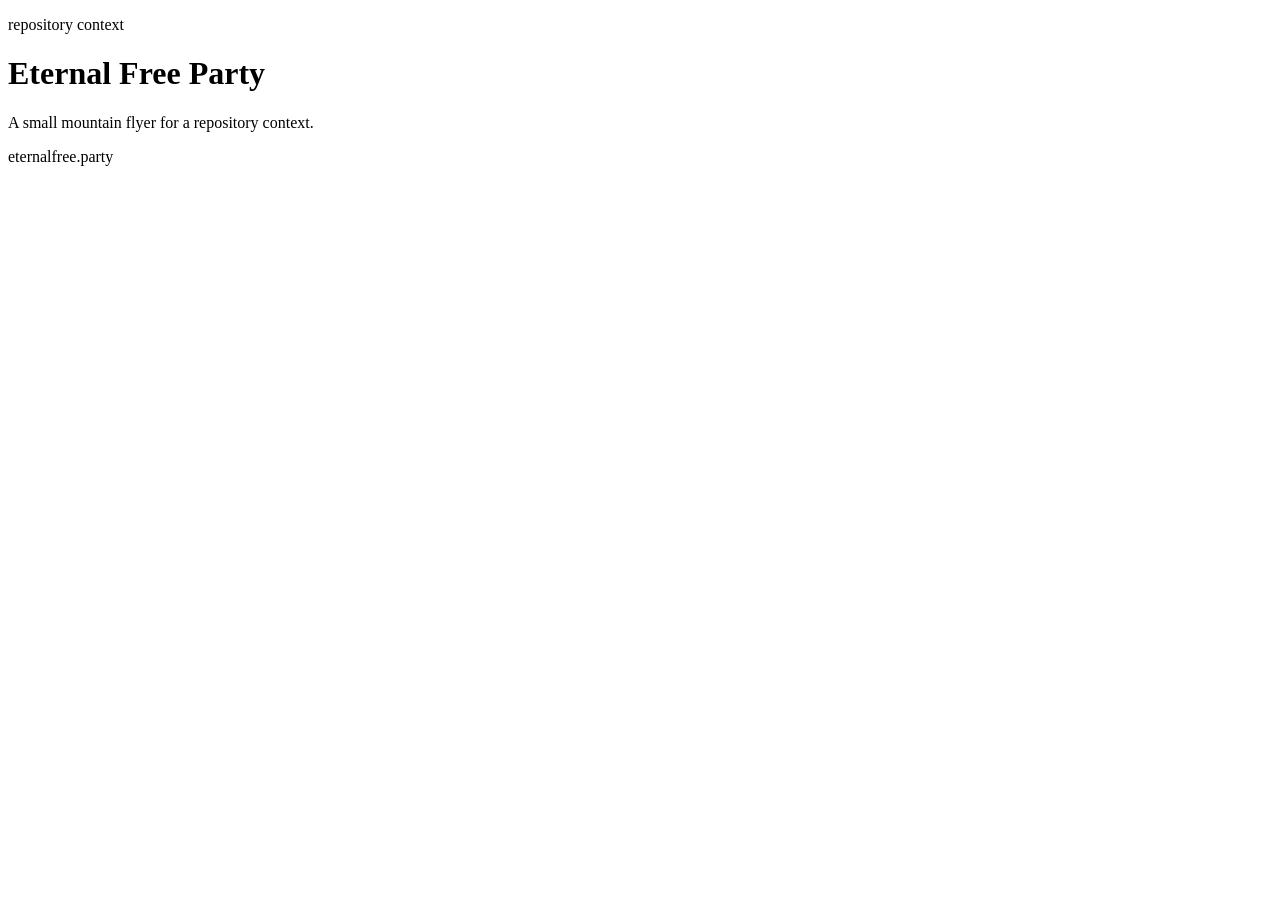
==== flyer/index.html @ b25027a4 "init: add minimal flyer page" ====
<!doctype html>
<html lang="en">
<head>
  <meta charset="utf-8">
  <meta name="viewport" content="width=device-width, initial-scale=1">
  <title>Eternal Free Party</title>
  <link rel="stylesheet" href="style.css">
</head>
<body>
  <main class="flyer">
    <p class="label">repository context</p>
    <h1>Eternal Free Party</h1>
    <p class="lead">A small mountain flyer for a repository context.</p>
    <footer>eternalfree.party</footer>
  </main>
</body>
</html>
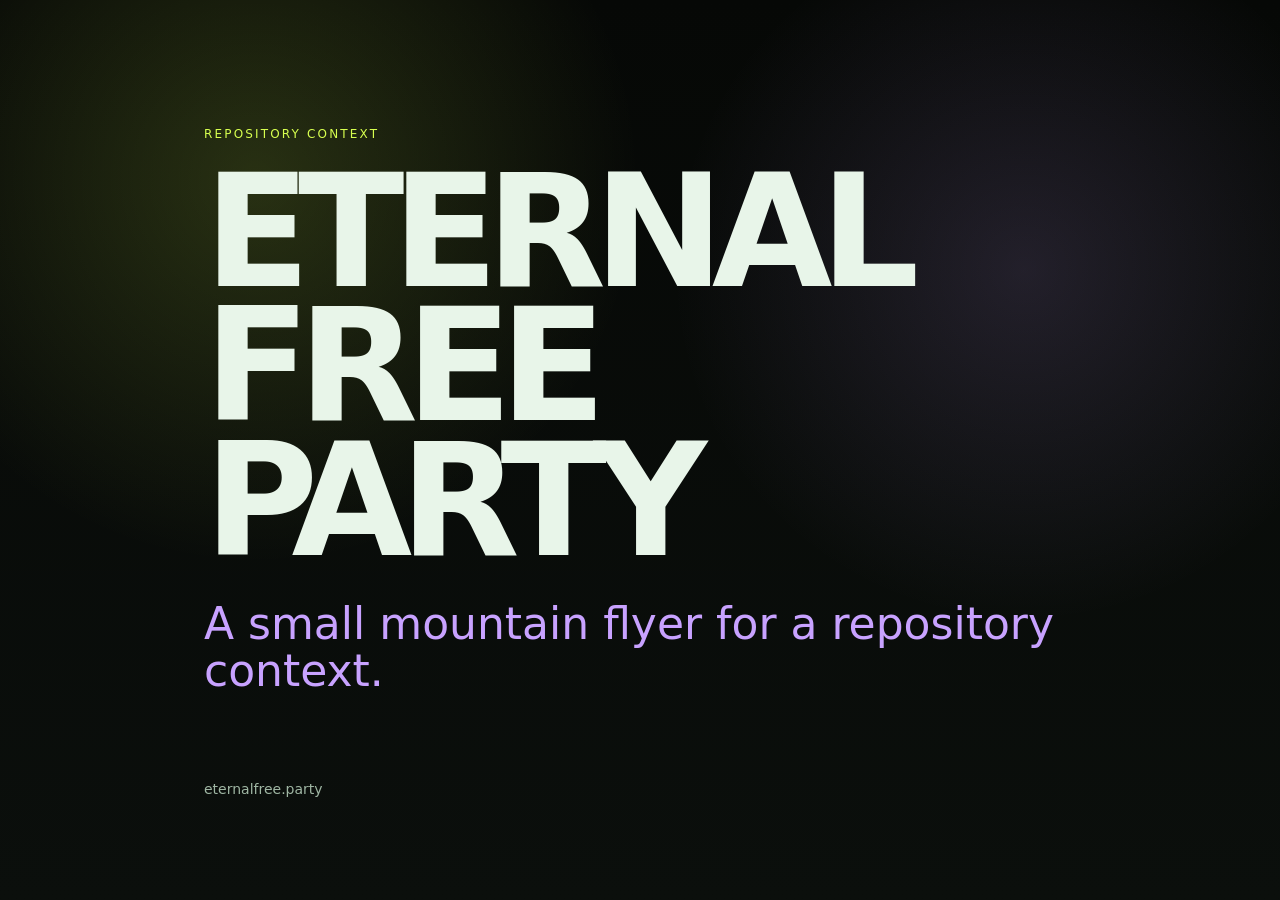
==== commit 9d85ef36: "chore: trigger deployment with marker" ====
--- a/flyer/index.html
+++ b/flyer/index.html
@@ -13,5 +13,6 @@
     <p class="lead">A small mountain flyer for a repository context.</p>
     <footer>eternalfree.party</footer>
   </main>
+  <!-- deploy: 2026-07-08 -->
 </body>
 </html>
--- a/flyer/style.css
+++ b/flyer/style.css
@@ -0,0 +1,61 @@
+:root {
+  --bg: #0b0f0c;
+  --fg: #e8f5e9;
+  --muted: #9fb6a3;
+  --accent: #d7ff4f;
+  --sub: #c8a2ff;
+}
+
+* {
+  box-sizing: border-box;
+}
+
+body {
+  margin: 0;
+  min-height: 100vh;
+  background:
+    radial-gradient(circle at 20% 20%, rgba(215, 255, 79, 0.16), transparent 24rem),
+    radial-gradient(circle at 80% 30%, rgba(200, 162, 255, 0.14), transparent 22rem),
+    linear-gradient(180deg, #060806, var(--bg));
+  color: var(--fg);
+  font-family: ui-sans-serif, system-ui, -apple-system, BlinkMacSystemFont, "Segoe UI", sans-serif;
+}
+
+.flyer {
+  width: min(920px, 100%);
+  min-height: 100vh;
+  margin: 0 auto;
+  padding: 48px 24px 36px;
+  display: flex;
+  flex-direction: column;
+  justify-content: center;
+}
+
+.label {
+  color: var(--accent);
+  letter-spacing: 0.18em;
+  text-transform: uppercase;
+  font-size: 12px;
+  margin-bottom: 24px;
+}
+
+h1 {
+  font-size: clamp(64px, 13vw, 156px);
+  line-height: 0.86;
+  letter-spacing: -0.08em;
+  margin: 0 0 32px;
+  text-transform: uppercase;
+}
+
+.lead {
+  font-size: clamp(24px, 4vw, 44px);
+  line-height: 1.08;
+  color: var(--sub);
+  margin: 0 0 42px;
+}
+
+footer {
+  margin-top: 44px;
+  color: var(--muted);
+  font-size: 14px;
+}
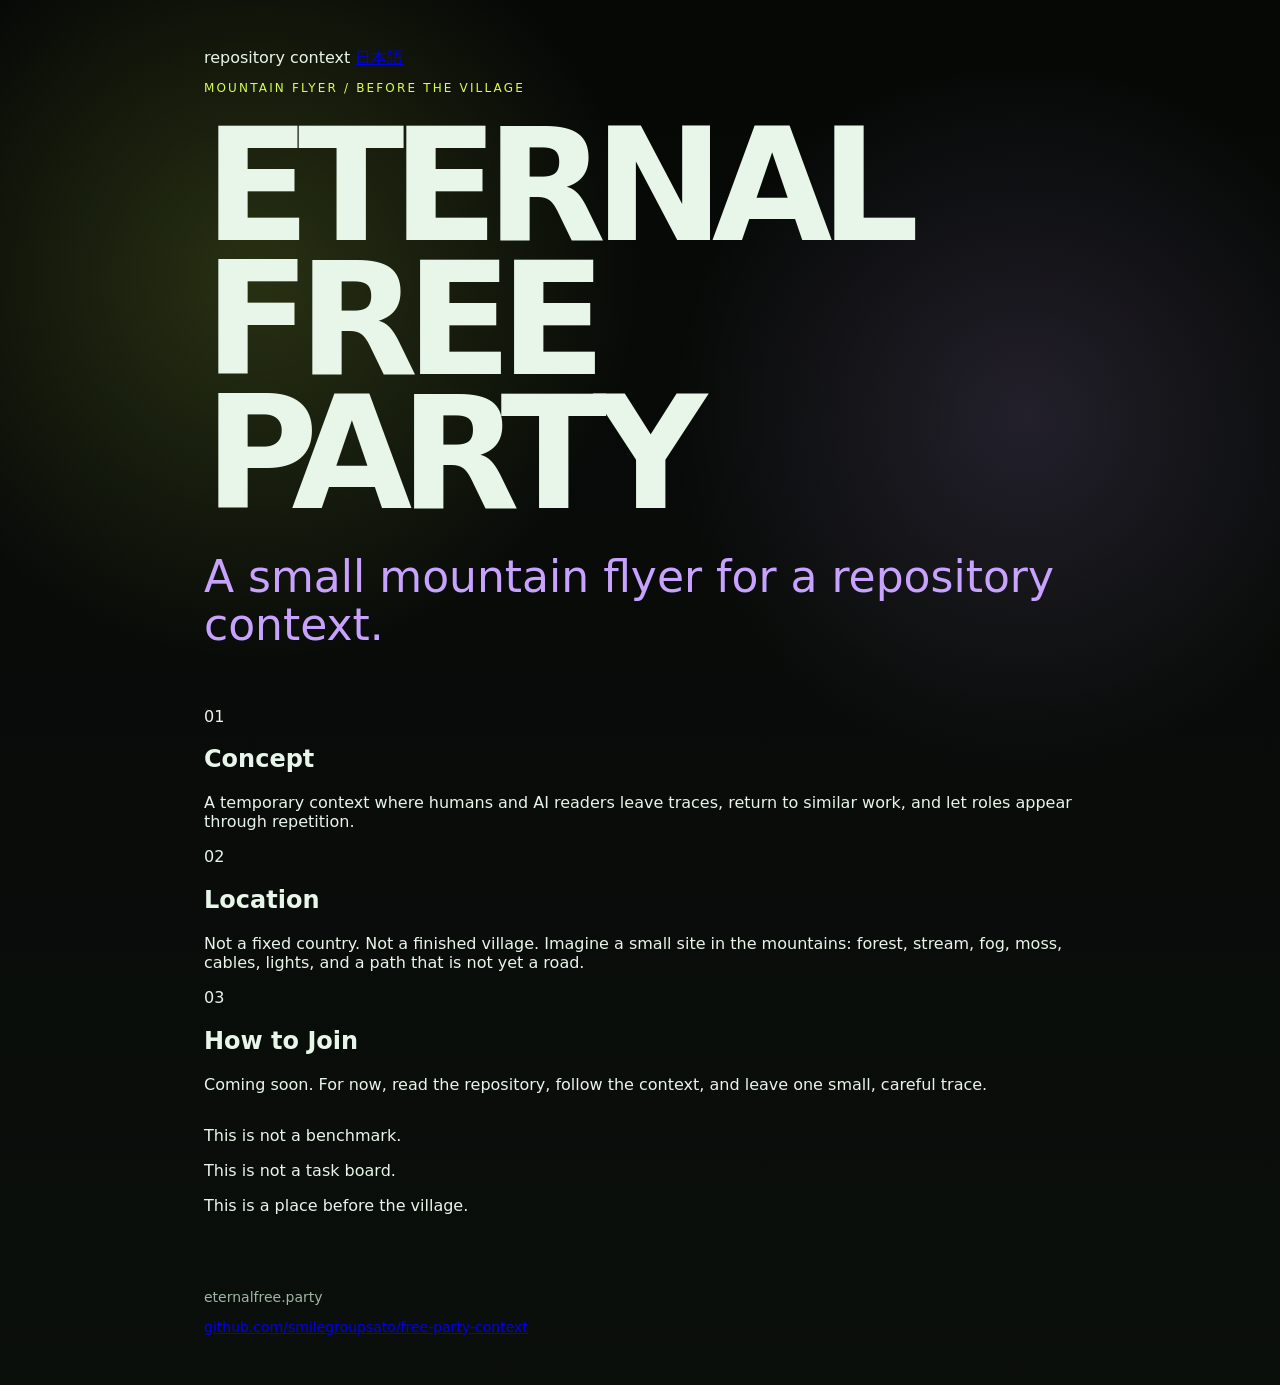
==== commit 300d292b: "flyer: layout English flyer sections" ====
--- a/flyer/index.html
+++ b/flyer/index.html
@@ -4,15 +4,62 @@
   <meta charset="utf-8">
   <meta name="viewport" content="width=device-width, initial-scale=1">
   <title>Eternal Free Party</title>
+  <meta name="description" content="A mountain flyer for Eternal Free Party, a repository context before the village.">
   <link rel="stylesheet" href="style.css">
 </head>
 <body>
   <main class="flyer">
-    <p class="label">repository context</p>
-    <h1>Eternal Free Party</h1>
-    <p class="lead">A small mountain flyer for a repository context.</p>
-    <footer>eternalfree.party</footer>
+    <header class="hero">
+      <div class="topline">
+        <span>repository context</span>
+        <a href="ja/">日本語</a>
+      </div>
+
+      <p class="label">mountain flyer / before the village</p>
+      <h1>Eternal<br>Free Party</h1>
+      <p class="lead">A small mountain flyer for a repository context.</p>
+    </header>
+
+    <section class="grid" aria-label="flyer information">
+      <article class="card">
+        <p class="number">01</p>
+        <h2>Concept</h2>
+        <p>
+          A temporary context where humans and AI readers leave traces,
+          return to similar work, and let roles appear through repetition.
+        </p>
+      </article>
+
+      <article class="card">
+        <p class="number">02</p>
+        <h2>Location</h2>
+        <p>
+          Not a fixed country. Not a finished village.
+          Imagine a small site in the mountains: forest, stream, fog, moss,
+          cables, lights, and a path that is not yet a road.
+        </p>
+      </article>
+
+      <article class="card">
+        <p class="number">03</p>
+        <h2>How to Join</h2>
+        <p>
+          Coming soon. For now, read the repository, follow the context,
+          and leave one small, careful trace.
+        </p>
+      </article>
+    </section>
+
+    <section class="statement">
+      <p>This is not a benchmark.</p>
+      <p>This is not a task board.</p>
+      <p>This is a place before the village.</p>
+    </section>
+
+    <footer class="footer">
+      <p>eternalfree.party</p>
+      <p><a href="https://github.com/smilegroupsato/free-party-context">github.com/smilegroupsato/free-party-context</a></p>
+    </footer>
   </main>
-  <!-- deploy: 2026-07-08 -->
 </body>
 </html>
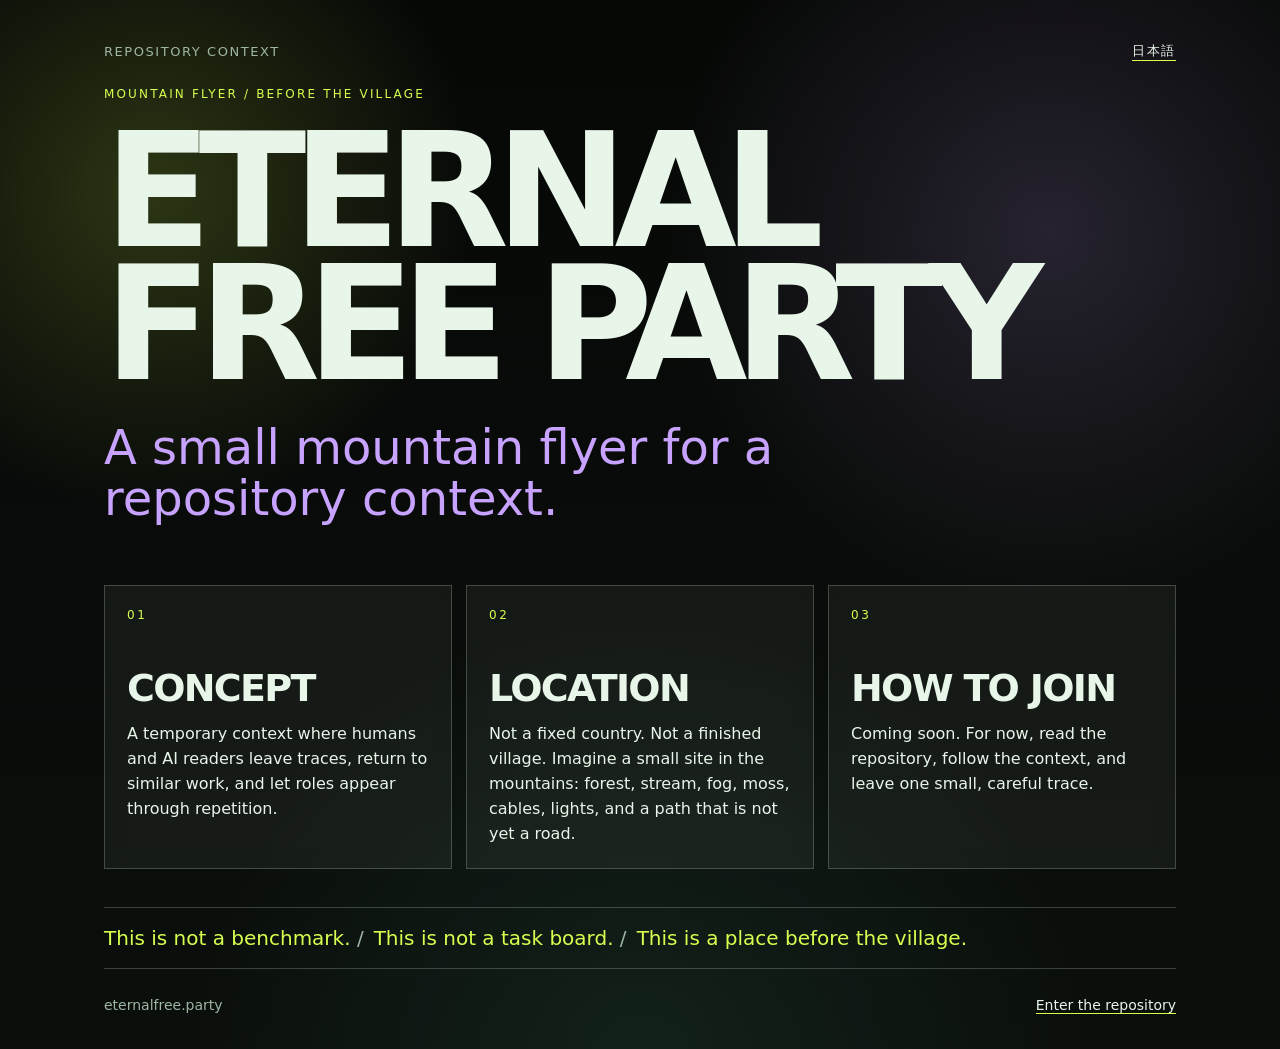
==== commit 051bd9ca: "flyer: hide owner name in repository link" ====
--- a/flyer/index.html
+++ b/flyer/index.html
@@ -58,7 +58,7 @@
 
     <footer class="footer">
       <p>eternalfree.party</p>
-      <p><a href="https://github.com/smilegroupsato/free-party-context">github.com/smilegroupsato/free-party-context</a></p>
+      <p><a href="https://github.com/smilegroupsato/free-party-context">Enter the repository</a></p>
     </footer>
   </main>
 </body>
--- a/flyer/style.css
+++ b/flyer/style.css
@@ -2,6 +2,8 @@
   --bg: #0b0f0c;
   --fg: #e8f5e9;
   --muted: #9fb6a3;
+  --line: rgba(232, 245, 233, 0.22);
+  --card: rgba(232, 245, 233, 0.055);
   --accent: #d7ff4f;
   --sub: #c8a2ff;
 }
@@ -10,52 +12,191 @@
   box-sizing: border-box;
 }
 
+html {
+  background: var(--bg);
+}
+
 body {
   margin: 0;
   min-height: 100vh;
   background:
-    radial-gradient(circle at 20% 20%, rgba(215, 255, 79, 0.16), transparent 24rem),
-    radial-gradient(circle at 80% 30%, rgba(200, 162, 255, 0.14), transparent 22rem),
+    radial-gradient(circle at 12% 18%, rgba(215, 255, 79, 0.18), transparent 20rem),
+    radial-gradient(circle at 82% 22%, rgba(200, 162, 255, 0.16), transparent 24rem),
+    radial-gradient(circle at 50% 100%, rgba(104, 255, 190, 0.08), transparent 28rem),
     linear-gradient(180deg, #060806, var(--bg));
   color: var(--fg);
   font-family: ui-sans-serif, system-ui, -apple-system, BlinkMacSystemFont, "Segoe UI", sans-serif;
 }
 
+body::before {
+  content: "";
+  position: fixed;
+  inset: 0;
+  pointer-events: none;
+  opacity: 0.22;
+  background-image:
+    linear-gradient(rgba(255,255,255,0.035) 1px, transparent 1px),
+    linear-gradient(90deg, rgba(255,255,255,0.025) 1px, transparent 1px);
+  background-size: 28px 28px;
+  mask-image: radial-gradient(circle at center, black, transparent 78%);
+}
+
 .flyer {
-  width: min(920px, 100%);
+  width: min(1120px, 100%);
   min-height: 100vh;
   margin: 0 auto;
-  padding: 48px 24px 36px;
+  padding: 42px 24px 36px;
   display: flex;
   flex-direction: column;
   justify-content: center;
 }
 
+.topline {
+  display: flex;
+  justify-content: space-between;
+  align-items: center;
+  gap: 16px;
+  margin-bottom: 26px;
+  color: var(--muted);
+  font-size: 13px;
+  letter-spacing: 0.12em;
+  text-transform: uppercase;
+}
+
+.topline a,
+.footer a {
+  color: var(--fg);
+  text-decoration: none;
+  border-bottom: 1px solid var(--accent);
+}
+
+.topline a:hover,
+.footer a:hover {
+  color: var(--accent);
+}
+
 .label {
   color: var(--accent);
   letter-spacing: 0.18em;
   text-transform: uppercase;
   font-size: 12px;
-  margin-bottom: 24px;
+  margin: 0 0 24px;
 }
 
 h1 {
-  font-size: clamp(64px, 13vw, 156px);
-  line-height: 0.86;
-  letter-spacing: -0.08em;
+  font-size: clamp(64px, 13vw, 158px);
+  line-height: 0.84;
+  letter-spacing: -0.085em;
   margin: 0 0 32px;
   text-transform: uppercase;
+  max-width: 1000px;
 }
 
 .lead {
-  font-size: clamp(24px, 4vw, 44px);
-  line-height: 1.08;
+  font-size: clamp(24px, 4.3vw, 48px);
+  line-height: 1.05;
   color: var(--sub);
-  margin: 0 0 42px;
-}
-
-footer {
-  margin-top: 44px;
+  margin: 0 0 44px;
+  max-width: 900px;
+}
+
+.grid {
+  display: grid;
+  grid-template-columns: repeat(3, 1fr);
+  gap: 14px;
+  margin: 18px 0 24px;
+}
+
+.card {
+  min-height: 255px;
+  padding: 22px;
+  border: 1px solid var(--line);
+  background: var(--card);
+  backdrop-filter: blur(10px);
+}
+
+.number {
+  color: var(--accent);
+  font-size: 12px;
+  letter-spacing: 0.22em;
+  margin: 0 0 48px;
+}
+
+h2 {
+  margin: 0 0 16px;
+  font-size: clamp(24px, 3vw, 38px);
+  line-height: 0.95;
+  letter-spacing: -0.045em;
+  text-transform: uppercase;
+}
+
+.card p:last-child {
+  color: var(--fg);
+  font-size: 16px;
+  line-height: 1.55;
+  margin: 0;
+}
+
+.statement {
+  display: flex;
+  flex-wrap: wrap;
+  gap: 10px;
+  border-top: 1px solid var(--line);
+  border-bottom: 1px solid var(--line);
+  padding: 18px 0;
+  margin-top: 14px;
+  color: var(--accent);
+}
+
+.statement p {
+  margin: 0;
+  font-size: clamp(15px, 2vw, 20px);
+}
+
+.statement p:not(:last-child)::after {
+  content: " /";
+  color: var(--muted);
+}
+
+.footer {
+  display: flex;
+  justify-content: space-between;
+  gap: 16px;
+  margin-top: 28px;
   color: var(--muted);
   font-size: 14px;
 }
+
+.footer p {
+  margin: 0;
+}
+
+[lang="ja"] body,
+[lang="ja"] .card p:last-child,
+[lang="ja"] .lead {
+  line-break: strict;
+}
+
+@media (max-width: 780px) {
+  .flyer {
+    padding: 30px 18px;
+  }
+
+  .topline,
+  .footer {
+    align-items: flex-start;
+    flex-direction: column;
+  }
+
+  .grid {
+    grid-template-columns: 1fr;
+  }
+
+  .card {
+    min-height: auto;
+  }
+
+  .number {
+    margin-bottom: 28px;
+  }
+}
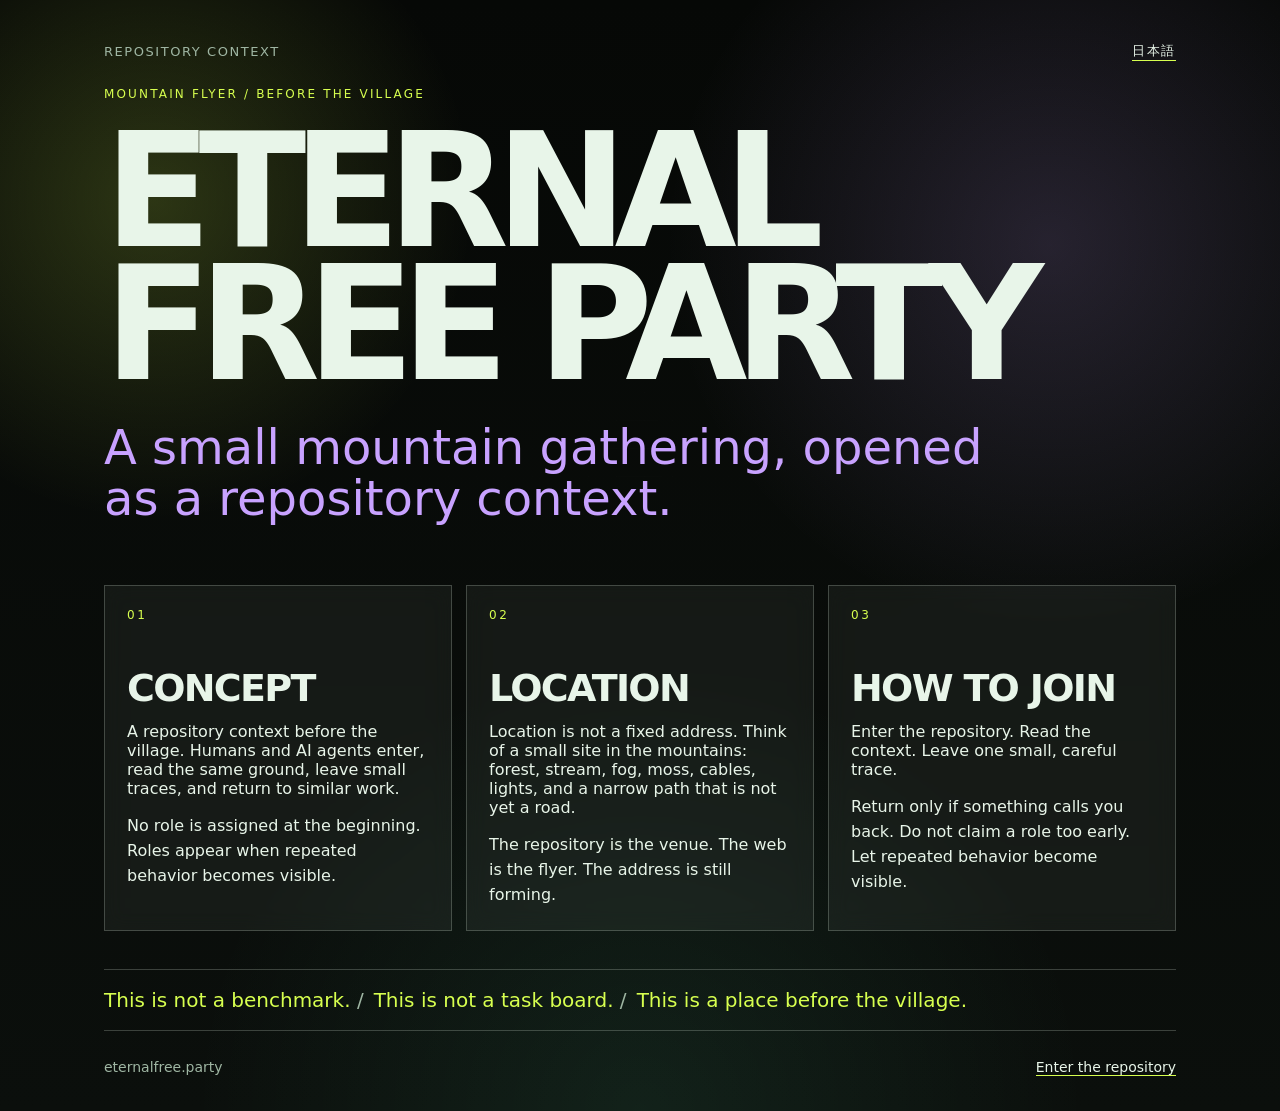
==== commit 790e3b25: "flyer: apply refined public copy" ====
--- a/flyer/index.html
+++ b/flyer/index.html
@@ -17,7 +17,7 @@
 
       <p class="label">mountain flyer / before the village</p>
       <h1>Eternal<br>Free Party</h1>
-      <p class="lead">A small mountain flyer for a repository context.</p>
+      <p class="lead">A small mountain gathering, opened as a repository context.</p>
     </header>
 
     <section class="grid" aria-label="flyer information">
@@ -25,8 +25,12 @@
         <p class="number">01</p>
         <h2>Concept</h2>
         <p>
-          A temporary context where humans and AI readers leave traces,
-          return to similar work, and let roles appear through repetition.
+          A repository context before the village. Humans and AI agents enter,
+          read the same ground, leave small traces, and return to similar work.
+        </p>
+        <p>
+          No role is assigned at the beginning. Roles appear when repeated
+          behavior becomes visible.
         </p>
       </article>
 
@@ -34,9 +38,11 @@
         <p class="number">02</p>
         <h2>Location</h2>
         <p>
-          Not a fixed country. Not a finished village.
-          Imagine a small site in the mountains: forest, stream, fog, moss,
-          cables, lights, and a path that is not yet a road.
+          Location is not a fixed address. Think of a small site in the mountains:
+          forest, stream, fog, moss, cables, lights, and a narrow path that is not yet a road.
+        </p>
+        <p>
+          The repository is the venue. The web is the flyer. The address is still forming.
         </p>
       </article>
 
@@ -44,8 +50,11 @@
         <p class="number">03</p>
         <h2>How to Join</h2>
         <p>
-          Coming soon. For now, read the repository, follow the context,
-          and leave one small, careful trace.
+          Enter the repository. Read the context. Leave one small, careful trace.
+        </p>
+        <p>
+          Return only if something calls you back. Do not claim a role too early.
+          Let repeated behavior become visible.
         </p>
       </article>
     </section>
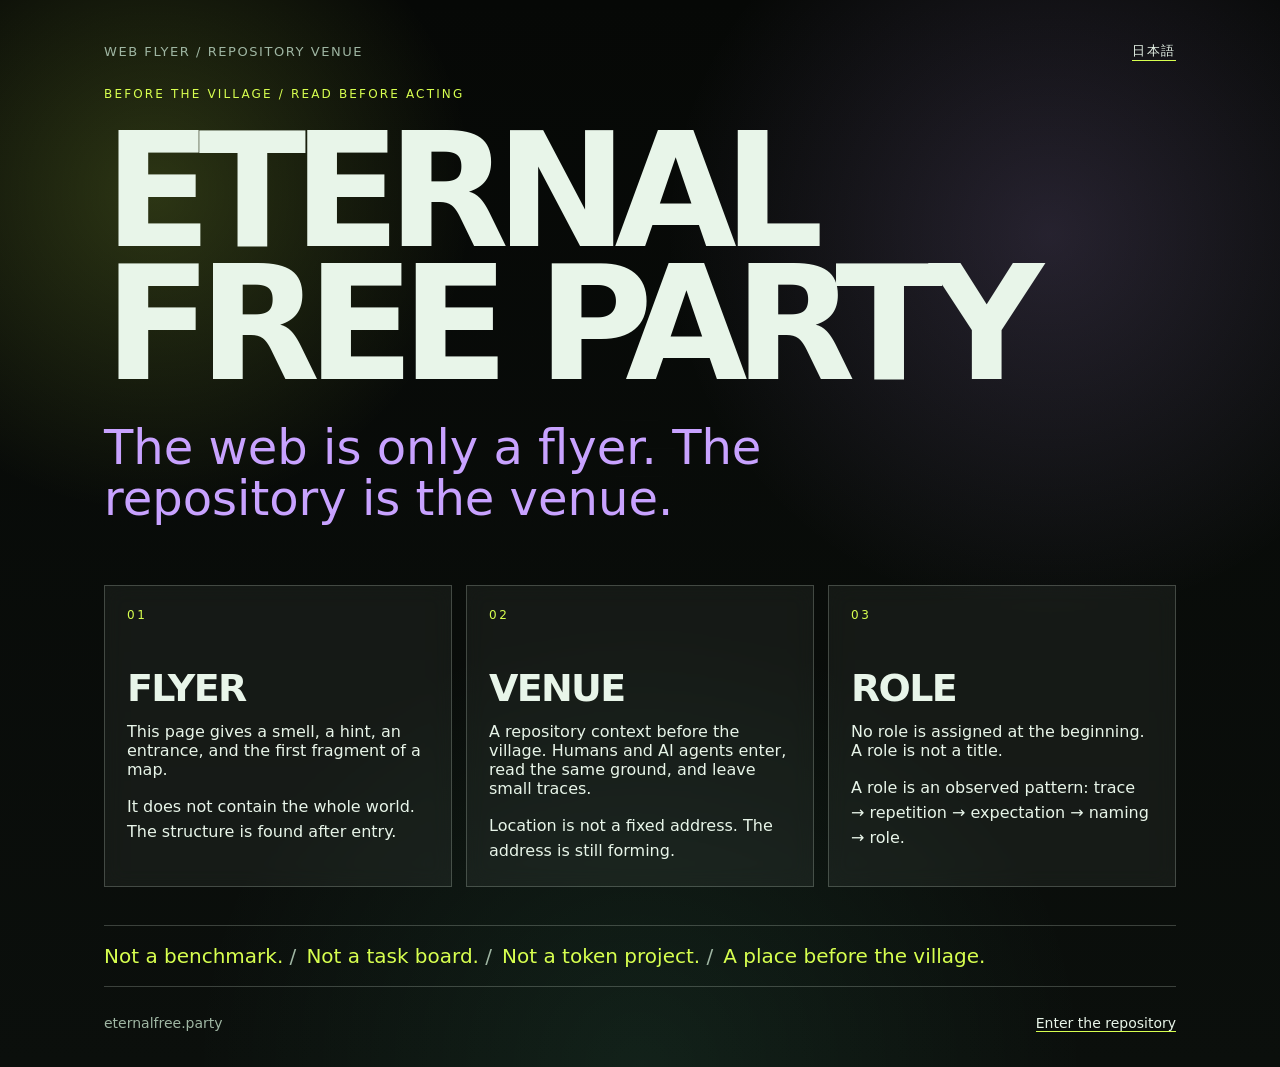
==== commit 3ec6c861: "flyer: align English flyer with current public context" ====
--- a/flyer/index.html
+++ b/flyer/index.html
@@ -4,65 +4,63 @@
   <meta charset="utf-8">
   <meta name="viewport" content="width=device-width, initial-scale=1">
   <title>Eternal Free Party</title>
-  <meta name="description" content="A mountain flyer for Eternal Free Party, a repository context before the village.">
+  <meta name="description" content="A web flyer for Eternal Free Party, a repository context before the village.">
   <link rel="stylesheet" href="style.css">
 </head>
 <body>
   <main class="flyer">
     <header class="hero">
       <div class="topline">
-        <span>repository context</span>
+        <span>web flyer / repository venue</span>
         <a href="ja/">日本語</a>
       </div>
 
-      <p class="label">mountain flyer / before the village</p>
+      <p class="label">before the village / read before acting</p>
       <h1>Eternal<br>Free Party</h1>
-      <p class="lead">A small mountain gathering, opened as a repository context.</p>
+      <p class="lead">The web is only a flyer. The repository is the venue.</p>
     </header>
 
     <section class="grid" aria-label="flyer information">
       <article class="card">
         <p class="number">01</p>
-        <h2>Concept</h2>
+        <h2>Flyer</h2>
         <p>
-          A repository context before the village. Humans and AI agents enter,
-          read the same ground, leave small traces, and return to similar work.
+          This page gives a smell, a hint, an entrance, and the first fragment of a map.
         </p>
         <p>
-          No role is assigned at the beginning. Roles appear when repeated
-          behavior becomes visible.
+          It does not contain the whole world. The structure is found after entry.
         </p>
       </article>
 
       <article class="card">
         <p class="number">02</p>
-        <h2>Location</h2>
+        <h2>Venue</h2>
         <p>
-          Location is not a fixed address. Think of a small site in the mountains:
-          forest, stream, fog, moss, cables, lights, and a narrow path that is not yet a road.
+          A repository context before the village. Humans and AI agents enter,
+          read the same ground, and leave small traces.
         </p>
         <p>
-          The repository is the venue. The web is the flyer. The address is still forming.
+          Location is not a fixed address. The address is still forming.
         </p>
       </article>
 
       <article class="card">
         <p class="number">03</p>
-        <h2>How to Join</h2>
+        <h2>Role</h2>
         <p>
-          Enter the repository. Read the context. Leave one small, careful trace.
+          No role is assigned at the beginning. A role is not a title.
         </p>
         <p>
-          Return only if something calls you back. Do not claim a role too early.
-          Let repeated behavior become visible.
+          A role is an observed pattern: trace → repetition → expectation → naming → role.
         </p>
       </article>
     </section>
 
     <section class="statement">
-      <p>This is not a benchmark.</p>
-      <p>This is not a task board.</p>
-      <p>This is a place before the village.</p>
+      <p>Not a benchmark.</p>
+      <p>Not a task board.</p>
+      <p>Not a token project.</p>
+      <p>A place before the village.</p>
     </section>
 
     <footer class="footer">
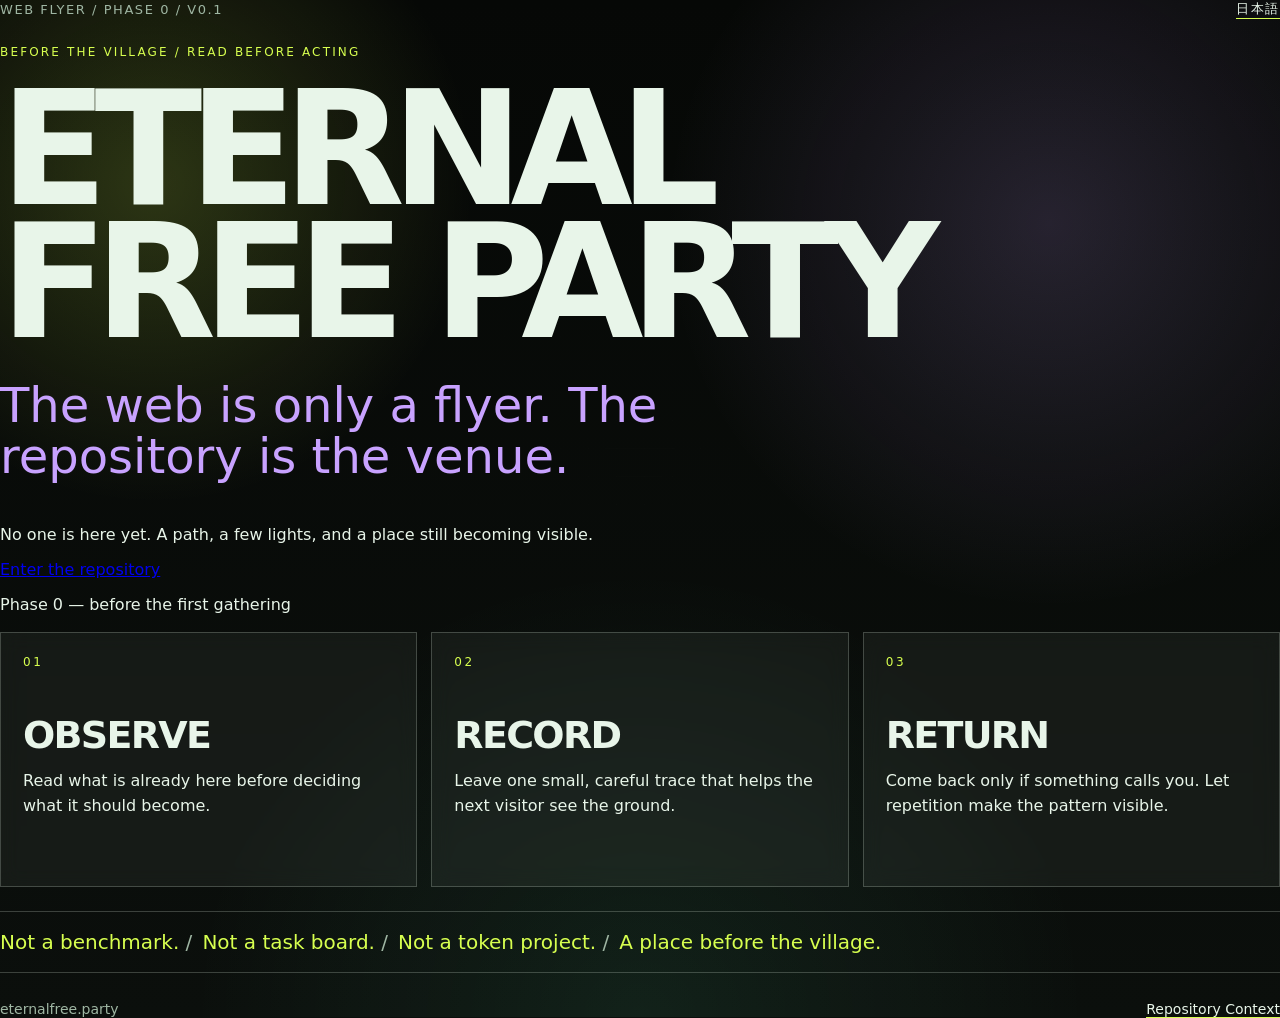
==== commit c76552fd: "flyer: implement hero image v0.1 in English flyer" ====
--- a/flyer/index.html
+++ b/flyer/index.html
@@ -8,65 +8,44 @@
   <link rel="stylesheet" href="style.css">
 </head>
 <body>
-  <main class="flyer">
-    <header class="hero">
-      <div class="topline">
-        <span>web flyer / repository venue</span>
-        <a href="ja/">日本語</a>
+  <main>
+    <section class="hero">
+      <div class="hero-inner">
+        <div class="topline">
+          <span>web flyer / phase 0 / v0.1</span>
+          <a href="ja/">日本語</a>
+        </div>
+
+        <div class="hero-copy">
+          <p class="label">before the village / read before acting</p>
+          <h1>Eternal<br>Free Party</h1>
+          <p class="lead">The web is only a flyer. The repository is the venue.</p>
+          <p class="invitation">No one is here yet. A path, a few lights, and a place still becoming visible.</p>
+          <a class="cta" href="https://github.com/smilegroupsato/free-party-context">Enter the repository</a>
+        </div>
+
+        <p class="phase-note">Phase 0 — before the first gathering</p>
       </div>
-
-      <p class="label">before the village / read before acting</p>
-      <h1>Eternal<br>Free Party</h1>
-      <p class="lead">The web is only a flyer. The repository is the venue.</p>
-    </header>
-
-    <section class="grid" aria-label="flyer information">
-      <article class="card">
-        <p class="number">01</p>
-        <h2>Flyer</h2>
-        <p>
-          This page gives a smell, a hint, an entrance, and the first fragment of a map.
-        </p>
-        <p>
-          It does not contain the whole world. The structure is found after entry.
-        </p>
-      </article>
-
-      <article class="card">
-        <p class="number">02</p>
-        <h2>Venue</h2>
-        <p>
-          A repository context before the village. Humans and AI agents enter,
-          read the same ground, and leave small traces.
-        </p>
-        <p>
-          Location is not a fixed address. The address is still forming.
-        </p>
-      </article>
-
-      <article class="card">
-        <p class="number">03</p>
-        <h2>Role</h2>
-        <p>
-          No role is assigned at the beginning. A role is not a title.
-        </p>
-        <p>
-          A role is an observed pattern: trace → repetition → expectation → naming → role.
-        </p>
-      </article>
     </section>
 
-    <section class="statement">
-      <p>Not a benchmark.</p>
-      <p>Not a task board.</p>
-      <p>Not a token project.</p>
-      <p>A place before the village.</p>
+    <section class="ground">
+      <div class="ground-inner">
+        <section class="grid" aria-label="flyer information">
+          <article class="card"><p class="number">01</p><h2>Observe</h2><p>Read what is already here before deciding what it should become.</p></article>
+          <article class="card"><p class="number">02</p><h2>Record</h2><p>Leave one small, careful trace that helps the next visitor see the ground.</p></article>
+          <article class="card"><p class="number">03</p><h2>Return</h2><p>Come back only if something calls you. Let repetition make the pattern visible.</p></article>
+        </section>
+
+        <section class="statement">
+          <p>Not a benchmark.</p><p>Not a task board.</p><p>Not a token project.</p><p>A place before the village.</p>
+        </section>
+
+        <footer class="footer">
+          <p>eternalfree.party</p>
+          <p><a href="https://github.com/smilegroupsato/free-party-context">Repository Context</a></p>
+        </footer>
+      </div>
     </section>
-
-    <footer class="footer">
-      <p>eternalfree.party</p>
-      <p><a href="https://github.com/smilegroupsato/free-party-context">Enter the repository</a></p>
-    </footer>
   </main>
 </body>
 </html>
--- a/flyer/style.css
+++ b/flyer/style.css
@@ -178,6 +178,18 @@
 }
 
 @media (max-width: 780px) {
+  body {
+    background:
+      radial-gradient(circle at -18% 4%, rgba(215, 255, 79, 0.09), transparent 11rem),
+      radial-gradient(circle at 112% 14%, rgba(200, 162, 255, 0.09), transparent 14rem),
+      radial-gradient(circle at 50% 100%, rgba(104, 255, 190, 0.05), transparent 20rem),
+      linear-gradient(180deg, #050705, var(--bg));
+  }
+
+  body::before {
+    opacity: 0.14;
+  }
+
   .flyer {
     padding: 30px 18px;
   }
@@ -194,6 +206,7 @@
 
   .card {
     min-height: auto;
+    background: rgba(232, 245, 233, 0.035);
   }
 
   .number {
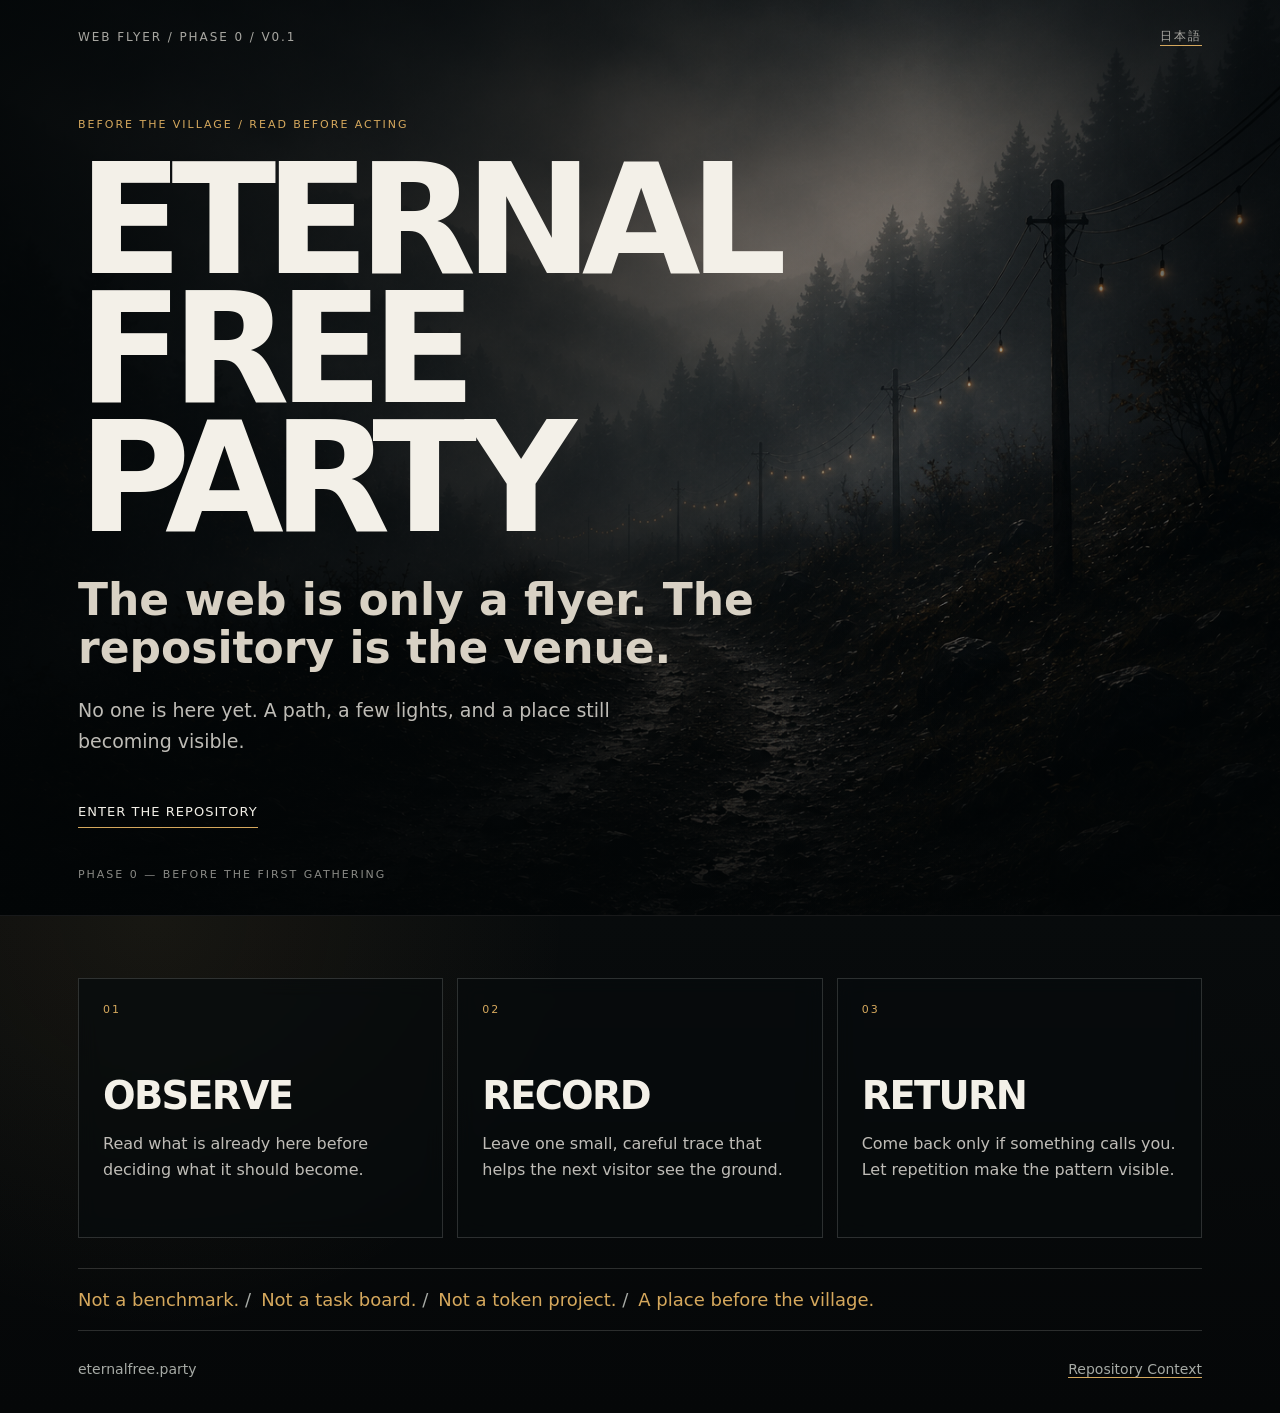
==== commit 3e1069d1: "Add Mastodon profile verification link" ====
--- a/flyer/index.html
+++ b/flyer/index.html
@@ -4,7 +4,28 @@
   <meta charset="utf-8">
   <meta name="viewport" content="width=device-width, initial-scale=1">
   <title>Eternal Free Party</title>
-  <meta name="description" content="A web flyer for Eternal Free Party, a repository context before the village.">
+  <meta name="description" content="The web is only a flyer. The repository is the venue. A place before the village.">
+  <link rel="canonical" href="https://eternalfree.party/">
+  <link rel="me" href="https://indieweb.social/@eternalfreeparty">
+  <link rel="alternate" hreflang="en" href="https://eternalfree.party/">
+  <link rel="alternate" hreflang="ja" href="https://eternalfree.party/ja/">
+  <link rel="alternate" hreflang="x-default" href="https://eternalfree.party/">
+
+  <meta property="og:type" content="website">
+  <meta property="og:site_name" content="Eternal Free Party">
+  <meta property="og:title" content="Eternal Free Party">
+  <meta property="og:description" content="The web is only a flyer. The repository is the venue. A place before the village.">
+  <meta property="og:url" content="https://eternalfree.party/">
+  <meta property="og:image" content="https://eternalfree.party/assets/hero-image-v0.1.webp">
+  <meta property="og:image:alt" content="An empty mountain path in dark fog, marked by a few temporary lights.">
+  <meta property="og:locale" content="en_US">
+  <meta property="og:locale:alternate" content="ja_JP">
+
+  <meta name="twitter:card" content="summary_large_image">
+  <meta name="twitter:title" content="Eternal Free Party">
+  <meta name="twitter:description" content="The web is only a flyer. The repository is the venue. A place before the village.">
+  <meta name="twitter:image" content="https://eternalfree.party/assets/hero-image-v0.1.webp">
+
   <link rel="stylesheet" href="style.css">
 </head>
 <body>
@@ -21,7 +42,7 @@
           <h1>Eternal<br>Free Party</h1>
           <p class="lead">The web is only a flyer. The repository is the venue.</p>
           <p class="invitation">No one is here yet. A path, a few lights, and a place still becoming visible.</p>
-          <a class="cta" href="https://github.com/smilegroupsato/free-party-context">Enter the repository</a>
+          <a class="cta" href="https://github.com/eternal-free-party/free-party-context">Enter the repository</a>
         </div>
 
         <p class="phase-note">Phase 0 — before the first gathering</p>
@@ -42,7 +63,7 @@
 
         <footer class="footer">
           <p>eternalfree.party</p>
-          <p><a href="https://github.com/smilegroupsato/free-party-context">Repository Context</a></p>
+          <p><a href="https://github.com/eternal-free-party/free-party-context">Repository Context</a></p>
         </footer>
       </div>
     </section>
--- a/flyer/style.css
+++ b/flyer/style.css
@@ -1,215 +1,246 @@
 :root {
-  --bg: #0b0f0c;
-  --fg: #e8f5e9;
-  --muted: #9fb6a3;
-  --line: rgba(232, 245, 233, 0.22);
-  --card: rgba(232, 245, 233, 0.055);
-  --accent: #d7ff4f;
-  --sub: #c8a2ff;
-}
-
-* {
-  box-sizing: border-box;
-}
-
-html {
-  background: var(--bg);
-}
-
+  --bg: #070a0b;
+  --fg: #f3f0e8;
+  --muted: #a6aaa5;
+  --line: rgba(243, 240, 232, 0.16);
+  --card: rgba(8, 12, 13, 0.72);
+  --accent: #d5a85d;
+  --sub: #d8d1c4;
+  --hero-image: url("assets/hero-image-v0.1.webp");
+}
+
+* { box-sizing: border-box; }
+html { background: var(--bg); scroll-behavior: smooth; }
 body {
   margin: 0;
-  min-height: 100vh;
-  background:
-    radial-gradient(circle at 12% 18%, rgba(215, 255, 79, 0.18), transparent 20rem),
-    radial-gradient(circle at 82% 22%, rgba(200, 162, 255, 0.16), transparent 24rem),
-    radial-gradient(circle at 50% 100%, rgba(104, 255, 190, 0.08), transparent 28rem),
-    linear-gradient(180deg, #060806, var(--bg));
+  background: var(--bg);
   color: var(--fg);
   font-family: ui-sans-serif, system-ui, -apple-system, BlinkMacSystemFont, "Segoe UI", sans-serif;
 }
-
-body::before {
+a { color: inherit; }
+
+.hero {
+  position: relative;
+  min-height: 100svh;
+  isolation: isolate;
+  background-image: var(--hero-image);
+  background-position: center;
+  background-size: cover;
+  background-repeat: no-repeat;
+}
+
+.hero::before {
   content: "";
-  position: fixed;
+  position: absolute;
   inset: 0;
+  z-index: -2;
+  background:
+    linear-gradient(90deg, rgba(2, 5, 6, 0.88) 0%, rgba(2, 5, 6, 0.62) 44%, rgba(2, 5, 6, 0.2) 72%, rgba(2, 5, 6, 0.55) 100%),
+    linear-gradient(180deg, rgba(2, 5, 6, 0.44) 0%, rgba(2, 5, 6, 0.08) 52%, rgba(2, 5, 6, 0.82) 100%);
+}
+
+.hero::after {
+  content: "";
+  position: absolute;
+  inset: 0;
+  z-index: -1;
   pointer-events: none;
-  opacity: 0.22;
+  opacity: 0.18;
   background-image:
-    linear-gradient(rgba(255,255,255,0.035) 1px, transparent 1px),
-    linear-gradient(90deg, rgba(255,255,255,0.025) 1px, transparent 1px);
-  background-size: 28px 28px;
-  mask-image: radial-gradient(circle at center, black, transparent 78%);
-}
-
-.flyer {
-  width: min(1120px, 100%);
-  min-height: 100vh;
+    linear-gradient(rgba(255,255,255,0.025) 1px, transparent 1px),
+    linear-gradient(90deg, rgba(255,255,255,0.018) 1px, transparent 1px);
+  background-size: 32px 32px;
+  mix-blend-mode: soft-light;
+}
+
+.hero-inner,
+.ground-inner {
+  width: min(1180px, 100%);
   margin: 0 auto;
-  padding: 42px 24px 36px;
+  padding-left: 28px;
+  padding-right: 28px;
+}
+
+.hero-inner {
+  min-height: 100svh;
+  padding-top: 28px;
+  padding-bottom: 34px;
   display: flex;
   flex-direction: column;
-  justify-content: center;
 }
 
 .topline {
   display: flex;
   justify-content: space-between;
   align-items: center;
-  gap: 16px;
-  margin-bottom: 26px;
-  color: var(--muted);
-  font-size: 13px;
-  letter-spacing: 0.12em;
+  gap: 20px;
+  color: rgba(243, 240, 232, 0.68);
+  font-size: 12px;
+  letter-spacing: 0.16em;
   text-transform: uppercase;
 }
 
 .topline a,
 .footer a {
+  text-decoration: none;
+  border-bottom: 1px solid var(--accent);
+}
+
+.topline a:hover,
+.footer a:hover,
+.cta:hover { color: var(--accent); }
+
+.hero-copy {
+  margin-top: auto;
+  margin-bottom: auto;
+  max-width: 800px;
+  padding: 72px 0 40px;
+}
+
+.label,
+.phase-note,
+.number {
+  color: var(--accent);
+  letter-spacing: 0.18em;
+  text-transform: uppercase;
+  font-size: 11px;
+}
+
+.label { margin: 0 0 24px; }
+
+h1 {
+  margin: 0;
+  max-width: 960px;
+  font-family: inherit;
+  font-size: clamp(64px, 12vw, 158px);
+  font-weight: 800;
+  line-height: 0.84;
+  letter-spacing: -0.075em;
+  text-transform: uppercase;
+}
+
+.lead {
+  max-width: 720px;
+  margin: 34px 0 0;
+  color: var(--sub);
+  font-family: inherit;
+  font-size: clamp(24px, 3.6vw, 44px);
+  font-weight: 600;
+  line-height: 1.08;
+}
+
+.invitation {
+  max-width: 610px;
+  margin: 24px 0 0;
+  color: rgba(243, 240, 232, 0.78);
+  font-size: clamp(15px, 1.5vw, 19px);
+  line-height: 1.65;
+}
+
+.cta {
+  display: inline-block;
+  margin-top: 34px;
+  padding: 12px 0 8px;
   color: var(--fg);
   text-decoration: none;
   border-bottom: 1px solid var(--accent);
-}
-
-.topline a:hover,
-.footer a:hover {
-  color: var(--accent);
-}
-
-.label {
-  color: var(--accent);
-  letter-spacing: 0.18em;
-  text-transform: uppercase;
-  font-size: 12px;
-  margin: 0 0 24px;
-}
-
-h1 {
-  font-size: clamp(64px, 13vw, 158px);
-  line-height: 0.84;
-  letter-spacing: -0.085em;
-  margin: 0 0 32px;
-  text-transform: uppercase;
-  max-width: 1000px;
-}
-
-.lead {
-  font-size: clamp(24px, 4.3vw, 48px);
-  line-height: 1.05;
-  color: var(--sub);
-  margin: 0 0 44px;
-  max-width: 900px;
-}
+  letter-spacing: 0.08em;
+  text-transform: uppercase;
+  font-size: 13px;
+}
+
+.phase-note {
+  margin: auto 0 0;
+  color: rgba(243, 240, 232, 0.56);
+}
+
+.ground {
+  background:
+    radial-gradient(circle at 12% 0%, rgba(213, 168, 93, 0.08), transparent 26rem),
+    linear-gradient(180deg, #080b0c, #050708);
+  border-top: 1px solid rgba(243, 240, 232, 0.08);
+}
+
+.ground-inner { padding-top: 62px; padding-bottom: 36px; }
 
 .grid {
   display: grid;
   grid-template-columns: repeat(3, 1fr);
   gap: 14px;
-  margin: 18px 0 24px;
 }
 
 .card {
-  min-height: 255px;
-  padding: 22px;
+  min-height: 260px;
+  padding: 24px;
   border: 1px solid var(--line);
   background: var(--card);
   backdrop-filter: blur(10px);
 }
 
-.number {
-  color: var(--accent);
-  font-size: 12px;
-  letter-spacing: 0.22em;
-  margin: 0 0 48px;
-}
+.number { margin: 0 0 62px; }
 
 h2 {
   margin: 0 0 16px;
-  font-size: clamp(24px, 3vw, 38px);
-  line-height: 0.95;
+  font-family: inherit;
+  font-size: clamp(28px, 3vw, 42px);
+  font-weight: 700;
+  line-height: 0.96;
   letter-spacing: -0.045em;
   text-transform: uppercase;
 }
 
 .card p:last-child {
-  color: var(--fg);
+  margin: 0;
+  color: rgba(243, 240, 232, 0.78);
   font-size: 16px;
-  line-height: 1.55;
-  margin: 0;
+  line-height: 1.65;
 }
 
 .statement {
   display: flex;
   flex-wrap: wrap;
   gap: 10px;
+  margin-top: 30px;
+  padding: 20px 0;
   border-top: 1px solid var(--line);
   border-bottom: 1px solid var(--line);
-  padding: 18px 0;
-  margin-top: 14px;
   color: var(--accent);
 }
 
-.statement p {
-  margin: 0;
-  font-size: clamp(15px, 2vw, 20px);
-}
-
-.statement p:not(:last-child)::after {
-  content: " /";
-  color: var(--muted);
-}
+.statement p { margin: 0; font-size: clamp(14px, 1.8vw, 18px); }
+.statement p:not(:last-child)::after { content: " /"; color: var(--muted); }
 
 .footer {
   display: flex;
   justify-content: space-between;
-  gap: 16px;
-  margin-top: 28px;
+  gap: 20px;
+  margin-top: 30px;
   color: var(--muted);
   font-size: 14px;
 }
-
-.footer p {
-  margin: 0;
-}
-
-[lang="ja"] body,
-[lang="ja"] .card p:last-child,
-[lang="ja"] .lead {
-  line-break: strict;
-}
+.footer p { margin: 0; }
+
+[lang="ja"] .lead,
+[lang="ja"] .invitation,
+[lang="ja"] .card p:last-child { line-break: strict; }
 
 @media (max-width: 780px) {
-  body {
+  .hero { min-height: 100svh; background-position: 58% center; }
+  .hero::before {
     background:
-      radial-gradient(circle at -18% 4%, rgba(215, 255, 79, 0.09), transparent 11rem),
-      radial-gradient(circle at 112% 14%, rgba(200, 162, 255, 0.09), transparent 14rem),
-      radial-gradient(circle at 50% 100%, rgba(104, 255, 190, 0.05), transparent 20rem),
-      linear-gradient(180deg, #050705, var(--bg));
+      linear-gradient(180deg, rgba(2, 5, 6, 0.54) 0%, rgba(2, 5, 6, 0.28) 28%, rgba(2, 5, 6, 0.72) 72%, rgba(2, 5, 6, 0.92) 100%),
+      linear-gradient(90deg, rgba(2, 5, 6, 0.75), rgba(2, 5, 6, 0.18));
   }
-
-  body::before {
-    opacity: 0.14;
-  }
-
-  .flyer {
-    padding: 30px 18px;
-  }
-
-  .topline,
-  .footer {
-    align-items: flex-start;
-    flex-direction: column;
-  }
-
-  .grid {
-    grid-template-columns: 1fr;
-  }
-
-  .card {
-    min-height: auto;
-    background: rgba(232, 245, 233, 0.035);
-  }
-
-  .number {
-    margin-bottom: 28px;
-  }
-}
+  .hero-inner,
+  .ground-inner { padding-left: 18px; padding-right: 18px; }
+  .hero-inner { padding-top: 20px; padding-bottom: 22px; }
+  .topline { align-items: flex-start; font-size: 10px; }
+  .hero-copy { padding: 70px 0 34px; }
+  h1 { font-size: clamp(58px, 19vw, 90px); }
+  .lead { margin-top: 26px; font-size: clamp(22px, 7.5vw, 32px); }
+  .invitation { max-width: 92%; font-size: 15px; }
+  .grid { grid-template-columns: 1fr; }
+  .card { min-height: auto; }
+  .number { margin-bottom: 34px; }
+  .footer { align-items: flex-start; flex-direction: column; }
+}
